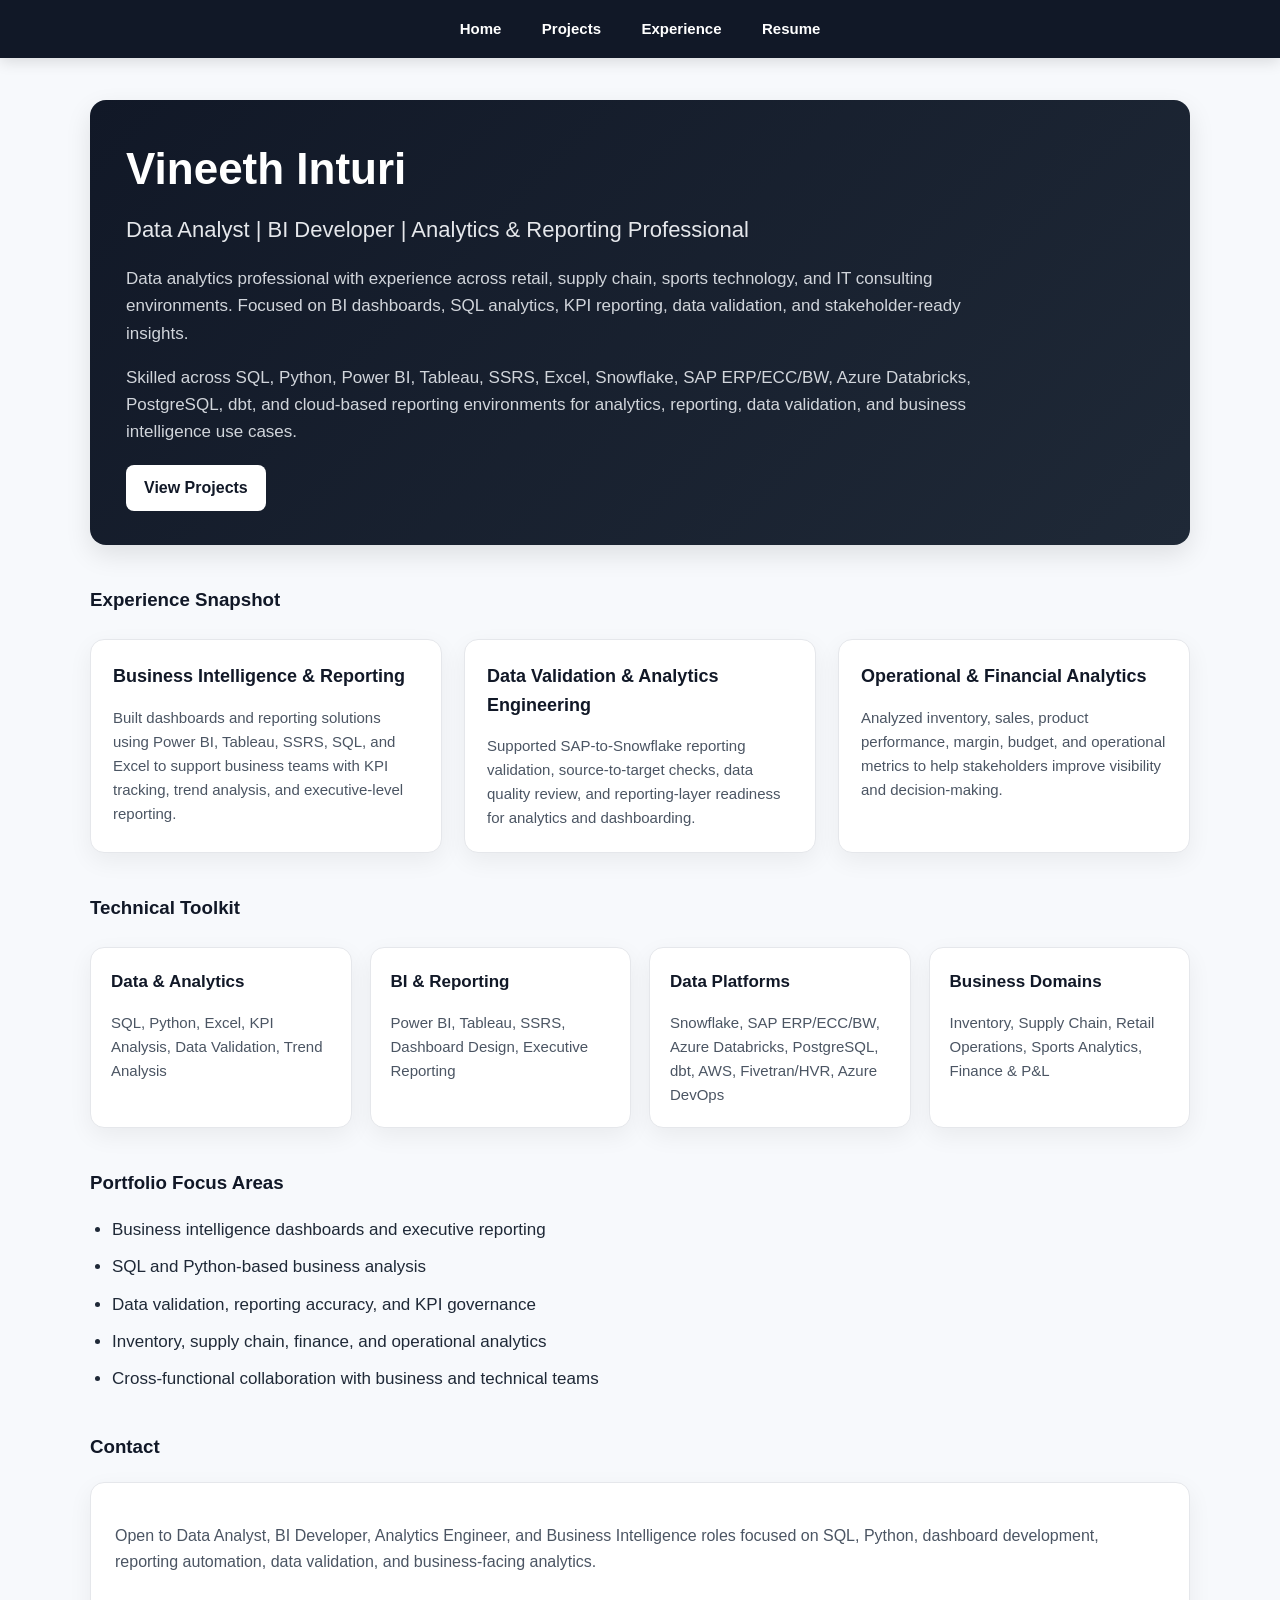
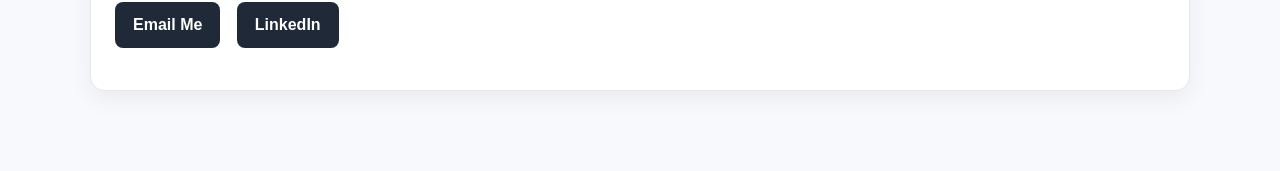
==== index.html @ 13930f93 "Update index.html" ====
<!DOCTYPE html>
<html lang="en">
<head>
  <meta charset="UTF-8" />
  <meta name="viewport" content="width=device-width, initial-scale=1.0" />

  <title>Vineeth Inturi | Data Analyst Portfolio</title>

  <link rel="stylesheet" href="style.css">
</head>

<body>
  <nav>
  <a href="index.html">Home</a>
  <a href="projects.html">Projects</a>
  <a href="experience.html">Experience</a>
  <a href="Resume/VineethInturi_Resume.pdf" target="_blank">Resume</a>
</nav>
    <main>
    <section class="hero">
      <h1>Vineeth Inturi</h1>

      <h2>Data Analyst | BI Developer | Analytics & Reporting Professional</h2>

      <p>
        Data analytics professional with experience across retail, supply chain,
        sports technology, and IT consulting environments. Focused on BI dashboards,
        SQL analytics, KPI reporting, data validation, and stakeholder-ready insights.
      </p>

      <p>
        Skilled across SQL, Python, Power BI, Tableau, SSRS, Excel, Snowflake,
        SAP ERP/ECC/BW, Azure Databricks, PostgreSQL, dbt, and cloud-based reporting
        environments for analytics, reporting, data validation, and business intelligence use cases.
      </p>

      <div class="hero-buttons">
        <a href="projects.html">View Projects</a>
      </div>
    </section>

    <h3>Experience Snapshot</h3>

    <div class="experience-grid">
      <div class="experience-card">
        <h4>Business Intelligence & Reporting</h4>
        <p>
          Built dashboards and reporting solutions using Power BI, Tableau, SSRS, SQL,
          and Excel to support business teams with KPI tracking, trend analysis, and
          executive-level reporting.
        </p>
      </div>

      <div class="experience-card">
        <h4>Data Validation & Analytics Engineering</h4>
        <p>
          Supported SAP-to-Snowflake reporting validation, source-to-target checks,
          data quality review, and reporting-layer readiness for analytics and dashboarding.
        </p>
      </div>

      <div class="experience-card">
        <h4>Operational & Financial Analytics</h4>
        <p>
          Analyzed inventory, sales, product performance, margin, budget, and operational
          metrics to help stakeholders improve visibility and decision-making.
        </p>
      </div>
    </div>

    <h3>Technical Toolkit</h3>

    <div class="skills-grid">
      <div class="skill-card">
        <h4>Data & Analytics</h4>
        <p>SQL, Python, Excel, KPI Analysis, Data Validation, Trend Analysis</p>
      </div>

      <div class="skill-card">
        <h4>BI & Reporting</h4>
        <p>Power BI, Tableau, SSRS, Dashboard Design, Executive Reporting</p>
      </div>

      <div class="skill-card">
        <h4>Data Platforms</h4>
        <p>Snowflake, SAP ERP/ECC/BW, Azure Databricks, PostgreSQL, dbt, AWS, Fivetran/HVR, Azure DevOps</p>
      </div>

      <div class="skill-card">
        <h4>Business Domains</h4>
        <p>Inventory, Supply Chain, Retail Operations, Sports Analytics, Finance &amp; P&amp;L</p>
      </div>
    </div>

    <h3 id="focus">Portfolio Focus Areas</h3>

    <ul>
      <li>Business intelligence dashboards and executive reporting</li>
      <li>SQL and Python-based business analysis</li>
      <li>Data validation, reporting accuracy, and KPI governance</li>
      <li>Inventory, supply chain, finance, and operational analytics</li>
      <li>Cross-functional collaboration with business and technical teams</li>
    </ul>

    <h3>Contact</h3>

    <div class="contact-card">
      <p>
        Open to Data Analyst, BI Developer, Analytics Engineer, and Business Intelligence
        roles focused on SQL, Python, dashboard development, reporting automation,
        data validation, and business-facing analytics.
      </p>

      <p>
        <a href="mailto:vineeinturi98@gmail.com">Email Me</a>
        <a href="https://www.linkedin.com/in/vineeth99" target="_blank">LinkedIn</a>
      </p>
    </div>
  </main>
</body>
</html>
---- style.css ----
body {
  margin: 0;
  font-family: Arial, Helvetica, sans-serif;
  background-color: #f7f9fc;
  color: #1f2937;
  line-height: 1.6;
}

/* Sticky Navigation */
nav {
  background-color: #111827;
  padding: 16px 24px;
  text-align: center;
  position: sticky;
  top: 0;
  z-index: 1000;
  box-shadow: 0 4px 14px rgba(0, 0, 0, 0.12);
}

nav a {
  color: white;
  text-decoration: none;
  margin: 0 18px;
  font-weight: 600;
  font-size: 15px;
}

nav a:hover {
  color: #d1d5db;
}

/* Main Layout */
main {
  max-width: 1100px;
  margin: 0 auto;
  padding: 42px 24px 60px;
}

/* Hero Section */
.hero {
  background: linear-gradient(135deg, #111827, #1f2937);
  color: white;
  padding: 34px 36px;
  border-radius: 16px;
  margin-bottom: 40px;
  box-shadow: 0 10px 26px rgba(0, 0, 0, 0.10);
}

.hero h1 {
  color: white;
  font-size: 44px;
  margin-top: 0;
  margin-bottom: 8px;
}

.hero h2 {
  color: #e5e7eb;
  font-size: 22px;
  font-weight: 500;
  margin-top: 0;
  margin-bottom: 18px;
}

.hero p {
  color: #d1d5db;
  font-size: 17px;
  max-width: 900px;
  margin-bottom: 12px;
}

.hero-buttons {
  margin-top: 20px;
}

.hero-buttons a {
  display: inline-block;
  margin-right: 12px;
  padding: 10px 18px;
  background-color: white;
  color: #111827;
  text-decoration: none;
  border-radius: 8px;
  font-weight: 700;
}

.hero-buttons a:hover {
  background-color: #e5e7eb;
}

/* General Text */
h1 {
  font-size: 48px;
  margin-bottom: 8px;
  color: #111827;
}

h2 {
  font-size: 24px;
  font-weight: 500;
  color: #374151;
  margin-bottom: 28px;
}

h3 {
  margin-top: 40px;
  color: #111827;
}

h4 {
  color: #111827;
}

p {
  font-size: 18px;
  margin-bottom: 18px;
}

ul {
  padding-left: 22px;
}

li {
  margin-bottom: 10px;
  font-size: 17px;
}

/* Homepage Action Buttons */
main > p a {
  display: inline-block;
  margin-top: 20px;
  margin-right: 12px;
  padding: 12px 20px;
  background-color: #1f2937;
  color: white;
  text-decoration: none;
  border-radius: 8px;
  font-weight: 600;
}

main > p a:hover {
  background-color: #374151;
}

/* Experience Snapshot */
.experience-grid {
  display: grid;
  grid-template-columns: repeat(3, 1fr);
  gap: 22px;
  margin-top: 24px;
  margin-bottom: 40px;
}

.experience-card {
  background: white;
  border: 1px solid #e5e7eb;
  border-radius: 14px;
  padding: 22px;
  box-shadow: 0 8px 24px rgba(0, 0, 0, 0.06);
}

.experience-card h4 {
  font-size: 18px;
  color: #111827;
  margin-top: 0;
  margin-bottom: 12px;
}

.experience-card p {
  font-size: 15px;
  color: #4b5563;
  margin-bottom: 0;
}

/* Technical Toolkit */
.skills-grid {
  display: grid;
  grid-template-columns: repeat(4, 1fr);
  gap: 18px;
  margin-top: 24px;
  margin-bottom: 40px;
}

.skill-card {
  background: white;
  border: 1px solid #e5e7eb;
  border-radius: 14px;
  padding: 20px;
  box-shadow: 0 8px 24px rgba(0, 0, 0, 0.06);
}

.skill-card h4 {
  font-size: 17px;
  color: #111827;
  margin-top: 0;
  margin-bottom: 10px;
}

.skill-card p {
  font-size: 15px;
  color: #4b5563;
  margin-bottom: 0;
}

/* Project Methodology */
.methodology-grid {
  display: grid;
  grid-template-columns: repeat(4, 1fr);
  gap: 18px;
  margin-top: 24px;
  margin-bottom: 44px;
}

.methodology-card {
  background: white;
  border: 1px solid #e5e7eb;
  border-radius: 14px;
  padding: 20px;
  box-shadow: 0 8px 24px rgba(0, 0, 0, 0.06);
}

.methodology-card h4 {
  font-size: 17px;
  color: #111827;
  margin-top: 0;
  margin-bottom: 10px;
}

.methodology-card p {
  font-size: 15px;
  color: #4b5563;
  margin-bottom: 0;
}

/* Dashboard Project Cards */
.project-section {
  margin-top: 48px;
}

.project-section h4 {
  font-size: 22px;
  color: #111827;
  margin-bottom: 20px;
}

.dashboard-grid {
  display: grid;
  grid-template-columns: repeat(2, 1fr);
  gap: 28px;
  margin-top: 20px;
}

.dashboard-card {
  background: white;
  border-radius: 14px;
  padding: 18px;
  box-shadow: 0 8px 24px rgba(0, 0, 0, 0.08);
  border: 1px solid #e5e7eb;
}

.dashboard-card img {
  width: 100%;
  border-radius: 10px;
  border: 1px solid #e5e7eb;
  margin-bottom: 16px;
}

.dashboard-card h5 {
  font-size: 18px;
  color: #111827;
  margin: 8px 0 10px;
}

.dashboard-card p {
  font-size: 15px;
  color: #4b5563;
  margin-bottom: 0;
}

/* Contact Section */
.contact-card {
  background: white;
  border: 1px solid #e5e7eb;
  border-radius: 14px;
  padding: 24px;
  margin-top: 20px;
  margin-bottom: 20px;
  box-shadow: 0 8px 24px rgba(0, 0, 0, 0.06);
}

.contact-card p {
  font-size: 16px;
  color: #4b5563;
}

.contact-card a {
  display: inline-block;
  margin-right: 12px;
  margin-top: 10px;
  padding: 10px 18px;
  background-color: #1f2937;
  color: white;
  text-decoration: none;
  border-radius: 8px;
  font-weight: 600;
}

.contact-card a:hover {
  background-color: #374151;
}

/* Mobile Responsiveness */
@media (max-width: 900px) {
  .experience-grid,
  .skills-grid,
  .methodology-grid {
    grid-template-columns: 1fr;
  }
}

@media (max-width: 768px) {
  main {
    padding: 32px 18px 48px;
  }

  nav a {
    display: inline-block;
    margin: 6px 10px;
  }

  .hero {
    padding: 28px 22px;
  }

  .hero h1 {
    font-size: 34px;
  }

  .hero h2 {
    font-size: 20px;
  }

  .dashboard-grid {
    grid-template-columns: 1fr;
  }

  h1 {
    font-size: 36px;
  }

  h2 {
    font-size: 21px;
  }
}
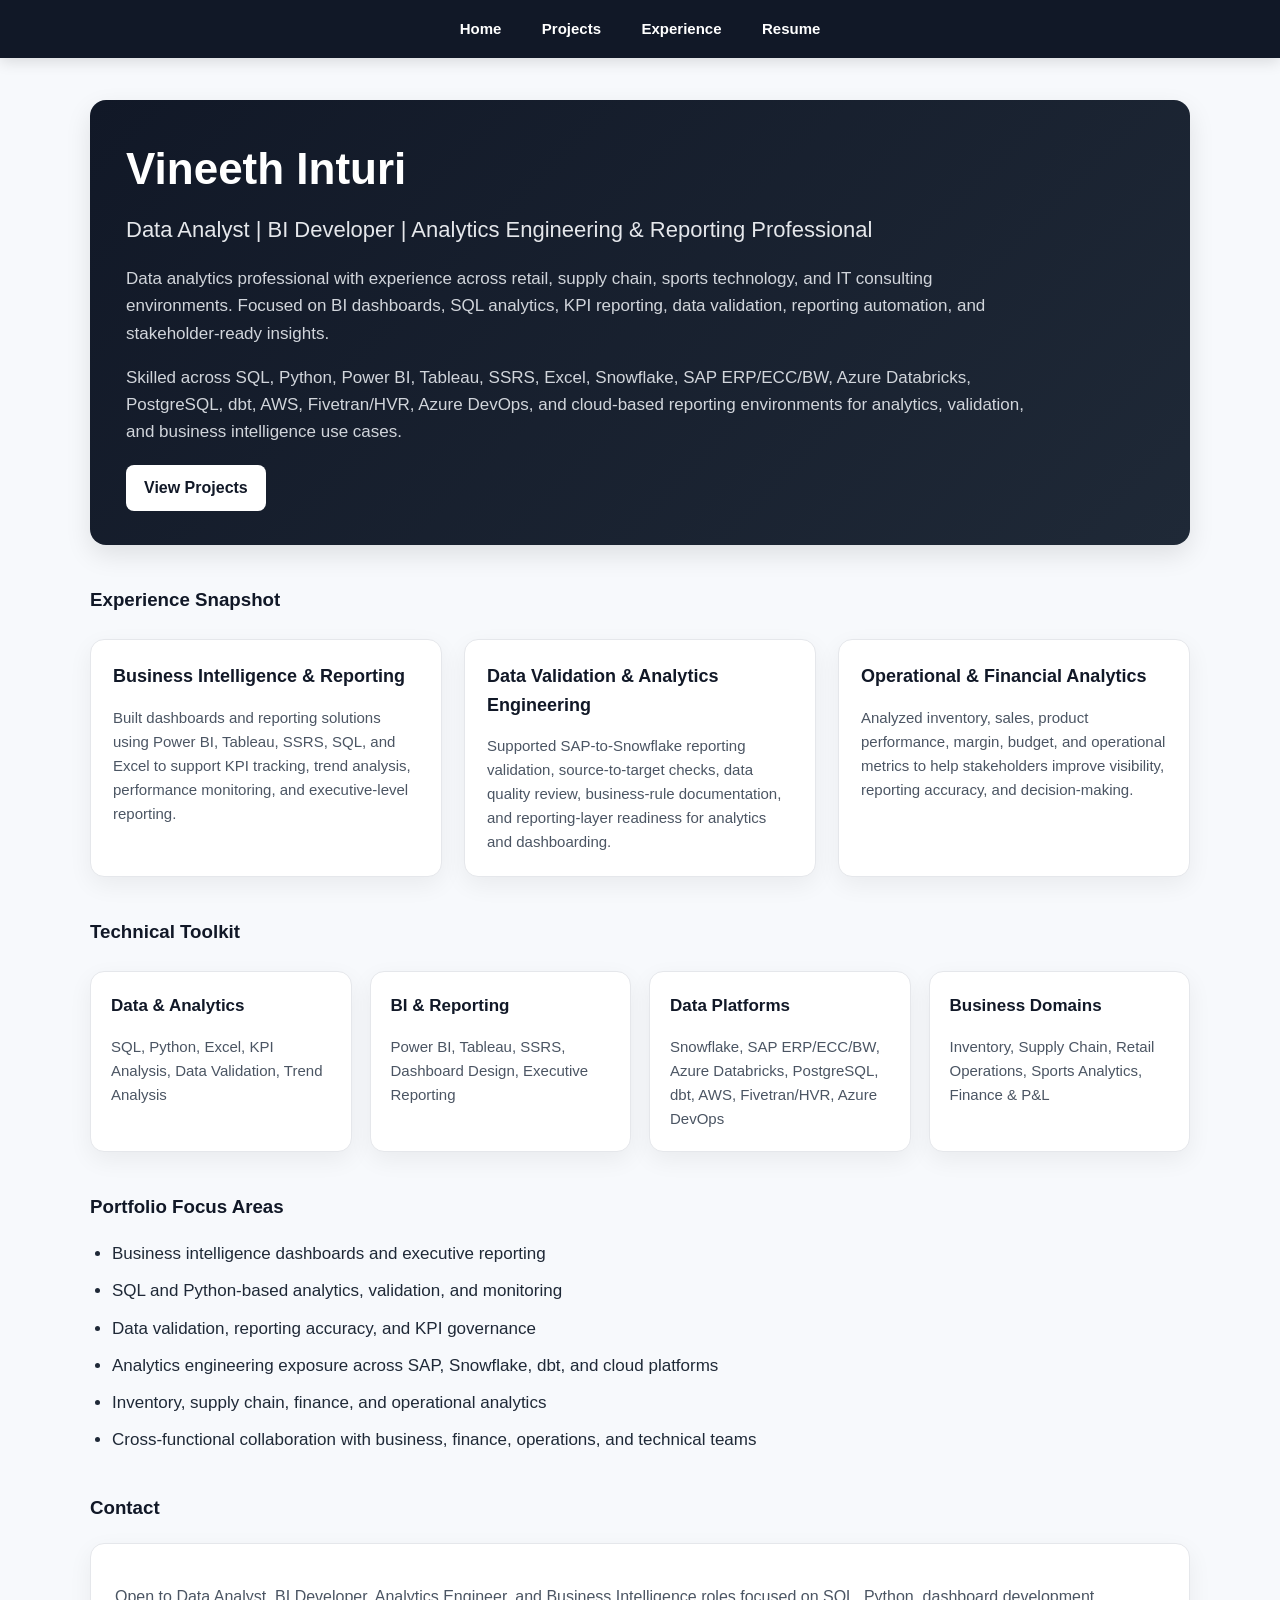
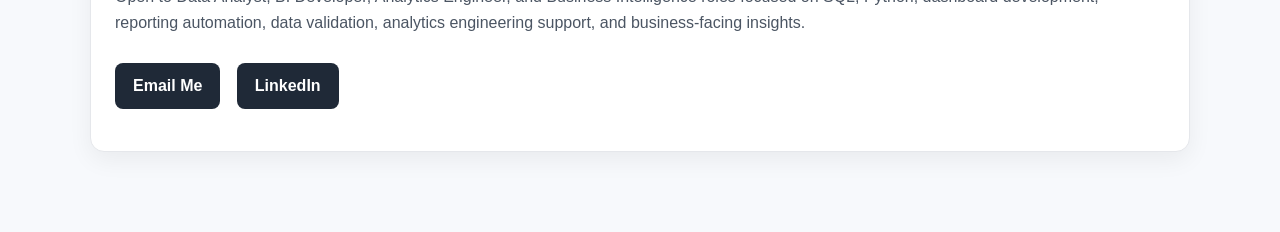
==== commit 58b4b293: "Refine homepage analytics engineering positioning" ====
--- a/index.html
+++ b/index.html
@@ -11,27 +11,30 @@
 
 <body>
   <nav>
-  <a href="index.html">Home</a>
-  <a href="projects.html">Projects</a>
-  <a href="experience.html">Experience</a>
-  <a href="Resume/VineethInturi_Resume.pdf" target="_blank">Resume</a>
-</nav>
-    <main>
+    <a href="index.html">Home</a>
+    <a href="projects.html">Projects</a>
+    <a href="experience.html">Experience</a>
+    <a href="Resume/VineethInturi_Resume.pdf" target="_blank">Resume</a>
+  </nav>
+
+  <main>
     <section class="hero">
       <h1>Vineeth Inturi</h1>
 
-      <h2>Data Analyst | BI Developer | Analytics & Reporting Professional</h2>
+      <h2>Data Analyst | BI Developer | Analytics Engineering & Reporting Professional</h2>
 
       <p>
         Data analytics professional with experience across retail, supply chain,
         sports technology, and IT consulting environments. Focused on BI dashboards,
-        SQL analytics, KPI reporting, data validation, and stakeholder-ready insights.
+        SQL analytics, KPI reporting, data validation, reporting automation, and
+        stakeholder-ready insights.
       </p>
 
       <p>
         Skilled across SQL, Python, Power BI, Tableau, SSRS, Excel, Snowflake,
-        SAP ERP/ECC/BW, Azure Databricks, PostgreSQL, dbt, and cloud-based reporting
-        environments for analytics, reporting, data validation, and business intelligence use cases.
+        SAP ERP/ECC/BW, Azure Databricks, PostgreSQL, dbt, AWS, Fivetran/HVR,
+        Azure DevOps, and cloud-based reporting environments for analytics,
+        validation, and business intelligence use cases.
       </p>
 
       <div class="hero-buttons">
@@ -45,9 +48,9 @@
       <div class="experience-card">
         <h4>Business Intelligence & Reporting</h4>
         <p>
-          Built dashboards and reporting solutions using Power BI, Tableau, SSRS, SQL,
-          and Excel to support business teams with KPI tracking, trend analysis, and
-          executive-level reporting.
+          Built dashboards and reporting solutions using Power BI, Tableau, SSRS,
+          SQL, and Excel to support KPI tracking, trend analysis, performance
+          monitoring, and executive-level reporting.
         </p>
       </div>
 
@@ -55,15 +58,17 @@
         <h4>Data Validation & Analytics Engineering</h4>
         <p>
           Supported SAP-to-Snowflake reporting validation, source-to-target checks,
-          data quality review, and reporting-layer readiness for analytics and dashboarding.
+          data quality review, business-rule documentation, and reporting-layer
+          readiness for analytics and dashboarding.
         </p>
       </div>
 
       <div class="experience-card">
         <h4>Operational & Financial Analytics</h4>
         <p>
-          Analyzed inventory, sales, product performance, margin, budget, and operational
-          metrics to help stakeholders improve visibility and decision-making.
+          Analyzed inventory, sales, product performance, margin, budget, and
+          operational metrics to help stakeholders improve visibility,
+          reporting accuracy, and decision-making.
         </p>
       </div>
     </div>
@@ -96,10 +101,11 @@
 
     <ul>
       <li>Business intelligence dashboards and executive reporting</li>
-      <li>SQL and Python-based business analysis</li>
+      <li>SQL and Python-based analytics, validation, and monitoring</li>
       <li>Data validation, reporting accuracy, and KPI governance</li>
+      <li>Analytics engineering exposure across SAP, Snowflake, dbt, and cloud platforms</li>
       <li>Inventory, supply chain, finance, and operational analytics</li>
-      <li>Cross-functional collaboration with business and technical teams</li>
+      <li>Cross-functional collaboration with business, finance, operations, and technical teams</li>
     </ul>
 
     <h3>Contact</h3>
@@ -108,7 +114,7 @@
       <p>
         Open to Data Analyst, BI Developer, Analytics Engineer, and Business Intelligence
         roles focused on SQL, Python, dashboard development, reporting automation,
-        data validation, and business-facing analytics.
+        data validation, analytics engineering support, and business-facing insights.
       </p>
 
       <p>
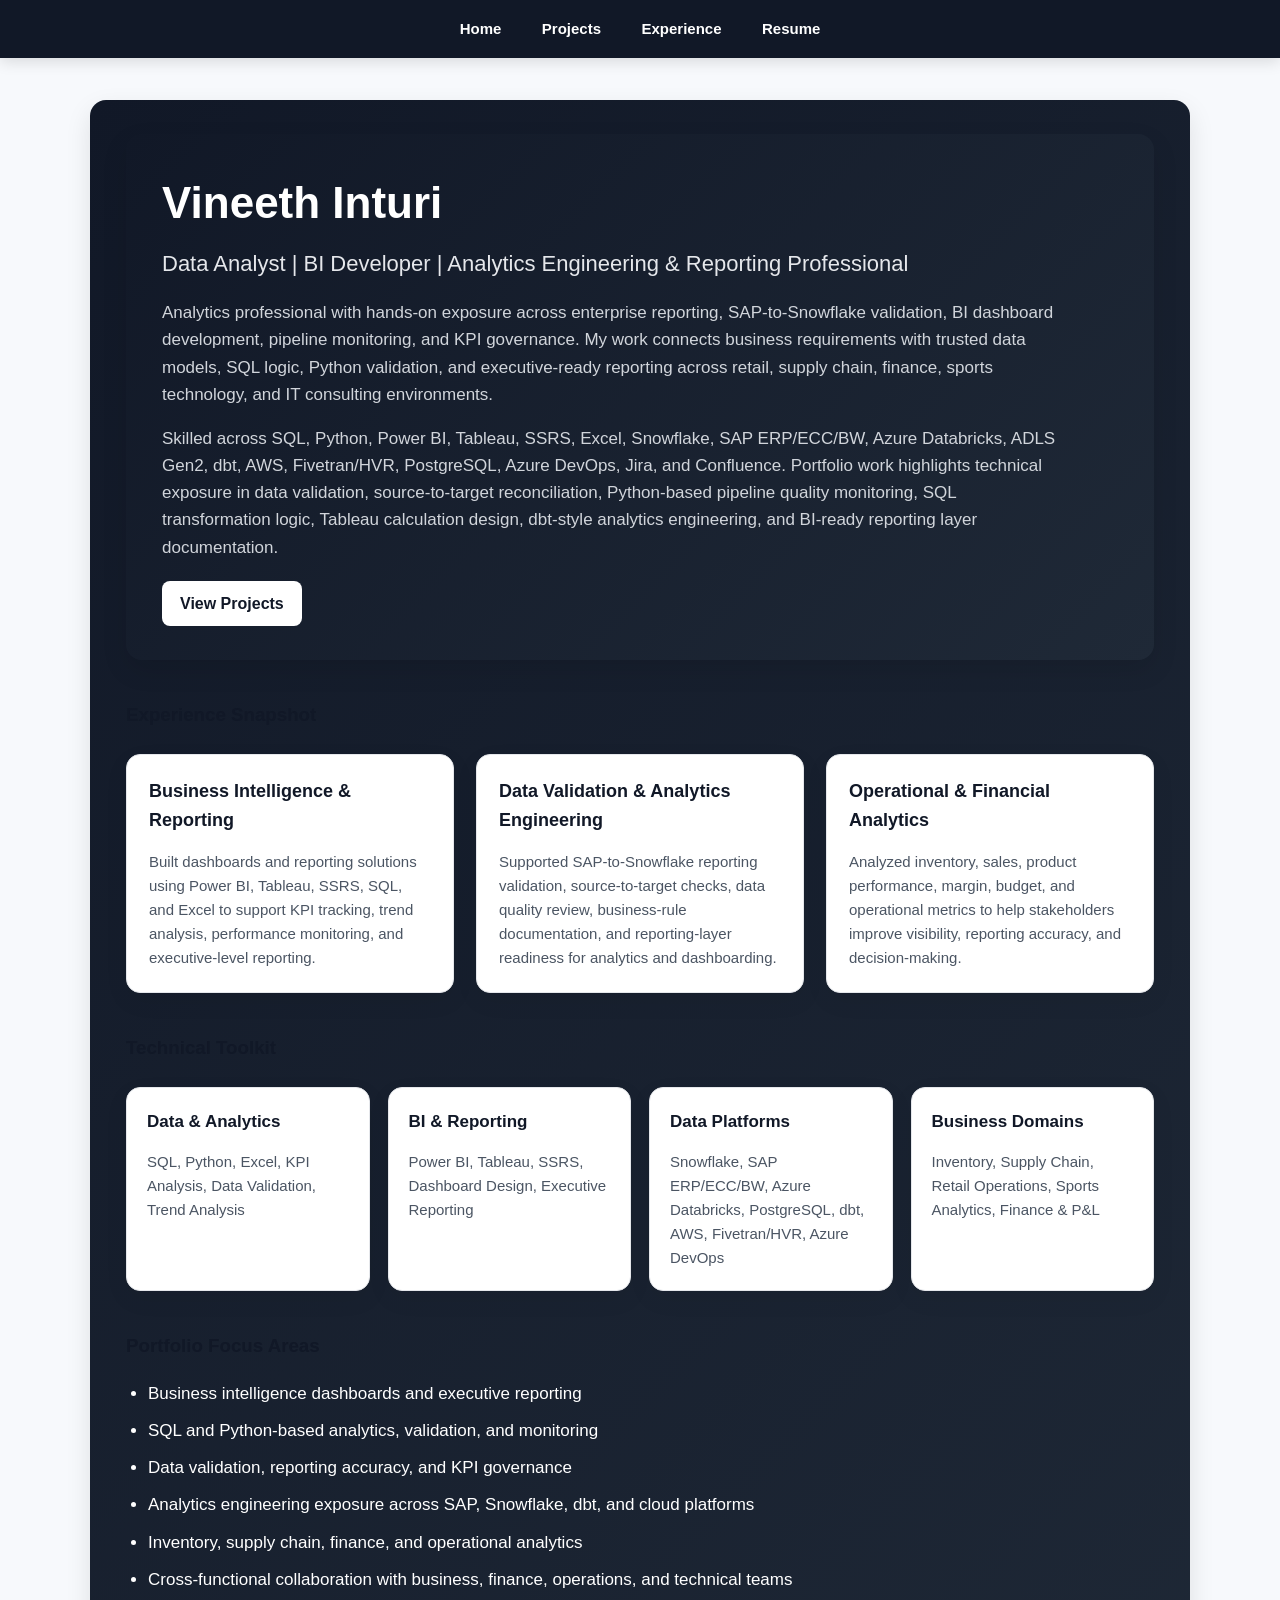
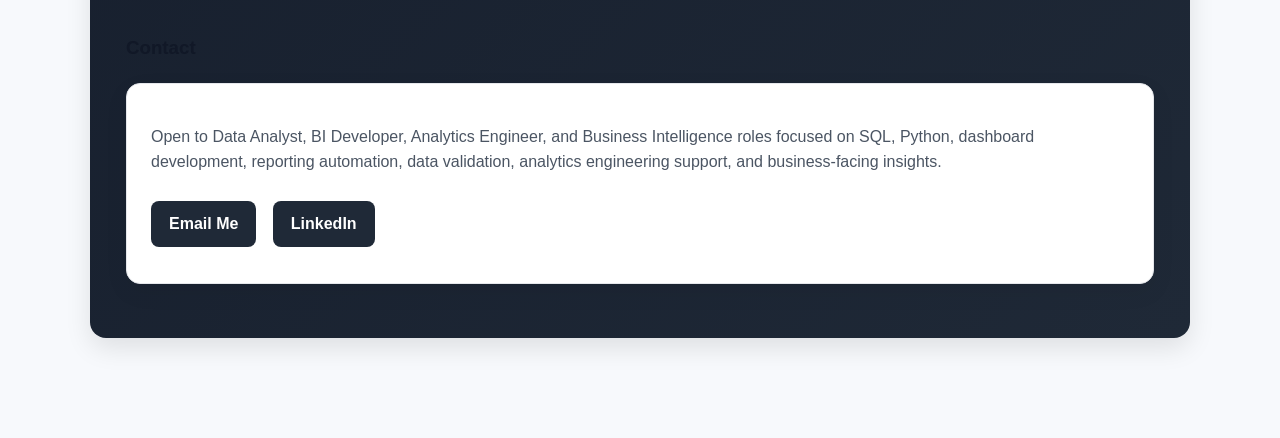
==== commit 0ff8616d: "Update index.html" ====
--- a/index.html
+++ b/index.html
@@ -19,30 +19,33 @@
 
   <main>
     <section class="hero">
-      <h1>Vineeth Inturi</h1>
+      <section class="hero">
+  <h1>Vineeth Inturi</h1>
 
-      <h2>Data Analyst | BI Developer | Analytics Engineering & Reporting Professional</h2>
+  <h2> Data Analyst | BI Developer | Analytics Engineering & Reporting Professional</h2>
 
-      <p>
-        Data analytics professional with experience across retail, supply chain,
-        sports technology, and IT consulting environments. Focused on BI dashboards,
-        SQL analytics, KPI reporting, data validation, reporting automation, and
-        stakeholder-ready insights.
-      </p>
+  <p>
+    Analytics professional with hands-on exposure across enterprise reporting, SAP-to-Snowflake
+    validation, BI dashboard development, pipeline monitoring, and KPI governance. My work
+    connects business requirements with trusted data models, SQL logic, Python validation,
+    and executive-ready reporting across retail, supply chain, finance, sports technology,
+    and IT consulting environments.
+  </p>
 
-      <p>
-        Skilled across SQL, Python, Power BI, Tableau, SSRS, Excel, Snowflake,
-        SAP ERP/ECC/BW, Azure Databricks, PostgreSQL, dbt, AWS, Fivetran/HVR,
-        Azure DevOps, and cloud-based reporting environments for analytics,
-        validation, and business intelligence use cases.
-      </p>
+  <p>
+    Skilled across SQL, Python, Power BI, Tableau, SSRS, Excel, Snowflake, SAP ERP/ECC/BW,
+    Azure Databricks, ADLS Gen2, dbt, AWS, Fivetran/HVR, PostgreSQL, Azure DevOps,
+    Jira, and Confluence. Portfolio work highlights technical exposure in data
+    validation, source-to-target reconciliation, Python-based pipeline quality monitoring,
+    SQL transformation logic, Tableau calculation design, dbt-style analytics engineering,
+    and BI-ready reporting layer documentation.
+  </p>
 
-      <div class="hero-buttons">
-        <a href="projects.html">View Projects</a>
-      </div>
-    </section>
-
-    <h3>Experience Snapshot</h3>
+  <div class="hero-buttons">
+    <a href="projects.html">View Projects</a>
+  </div>
+</section>
+      <h3>Experience Snapshot</h3>
 
     <div class="experience-grid">
       <div class="experience-card">
--- a/style.css
+++ b/style.css
@@ -141,7 +141,7 @@
   background-color: #374151;
 }
 
-/* Experience Snapshot */
+/* Experience / Technical Work Cards */
 .experience-grid {
   display: grid;
   grid-template-columns: repeat(3, 1fr);
@@ -169,6 +169,18 @@
   font-size: 15px;
   color: #4b5563;
   margin-bottom: 0;
+}
+
+.experience-card a {
+  display: inline-block;
+  margin-top: 10px;
+  color: #1f2937;
+  font-weight: 700;
+  text-decoration: none;
+}
+
+.experience-card a:hover {
+  text-decoration: underline;
 }
 
 /* Technical Toolkit */
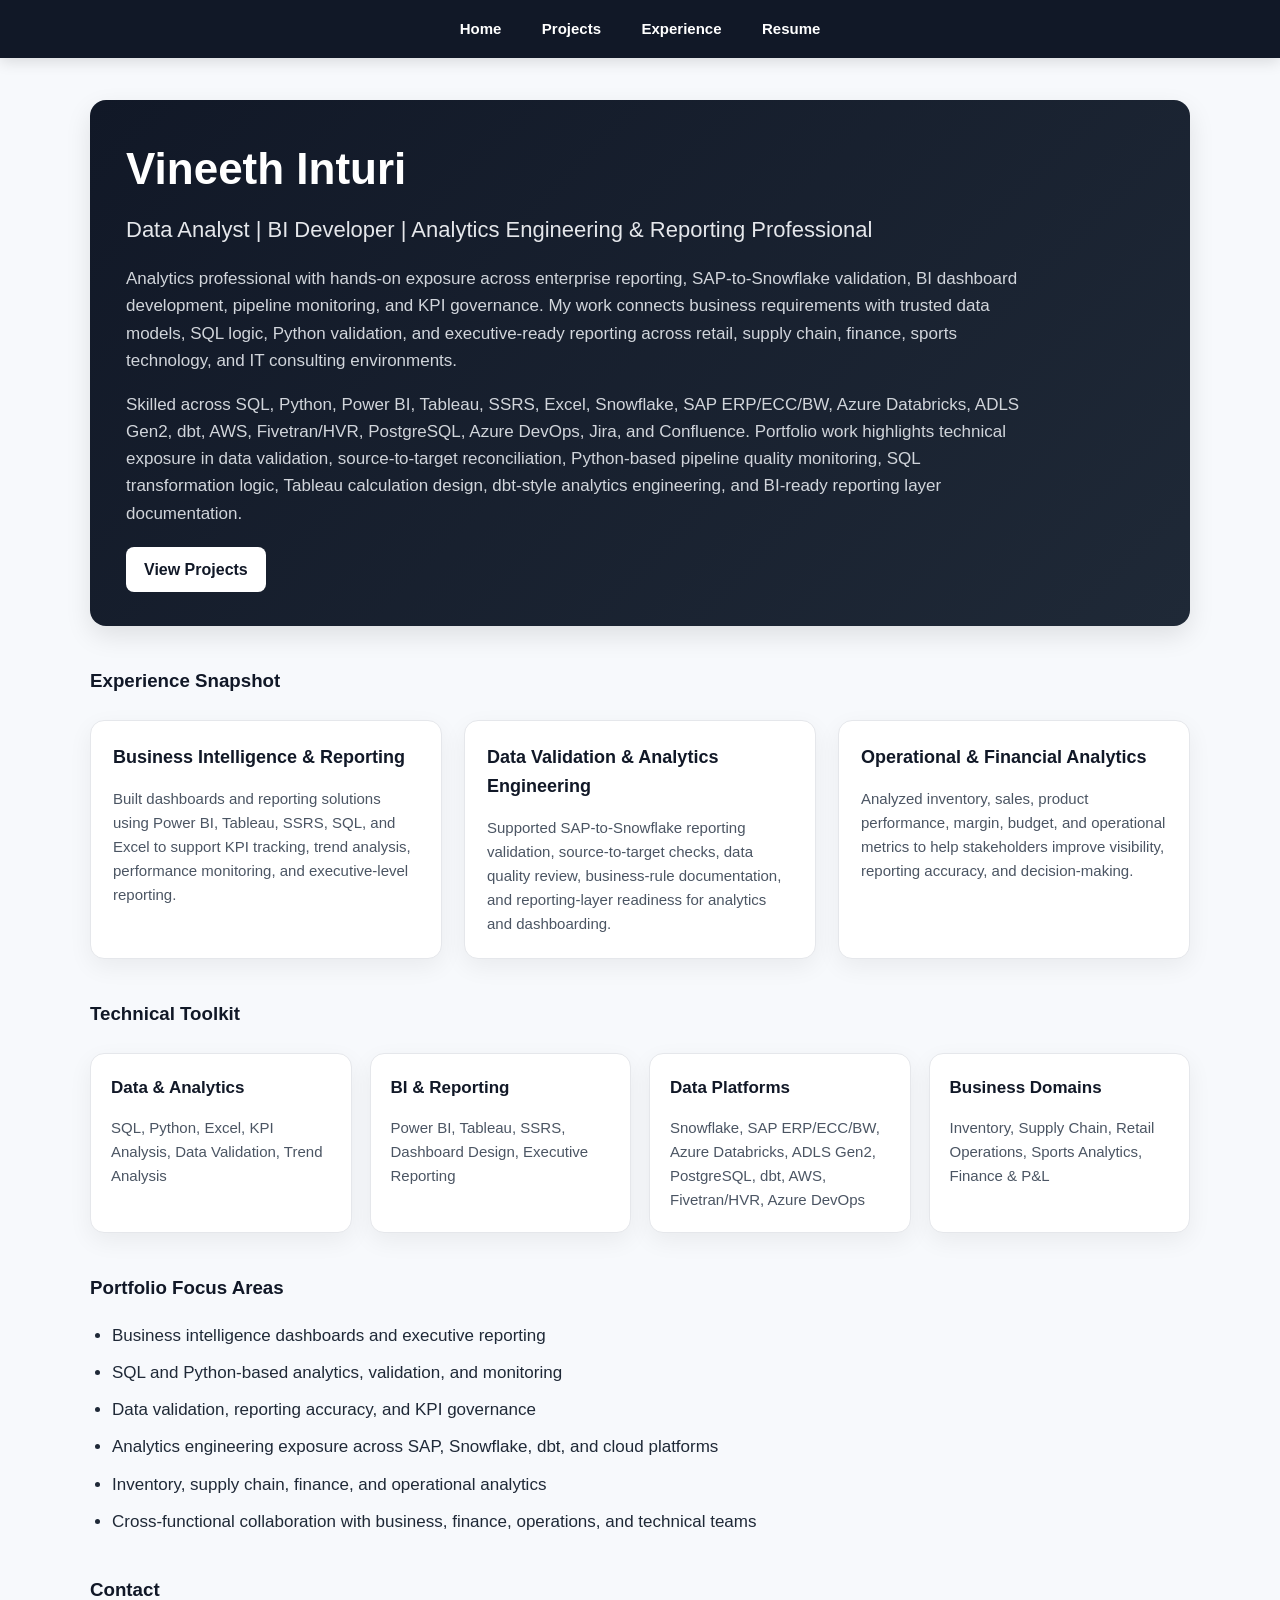
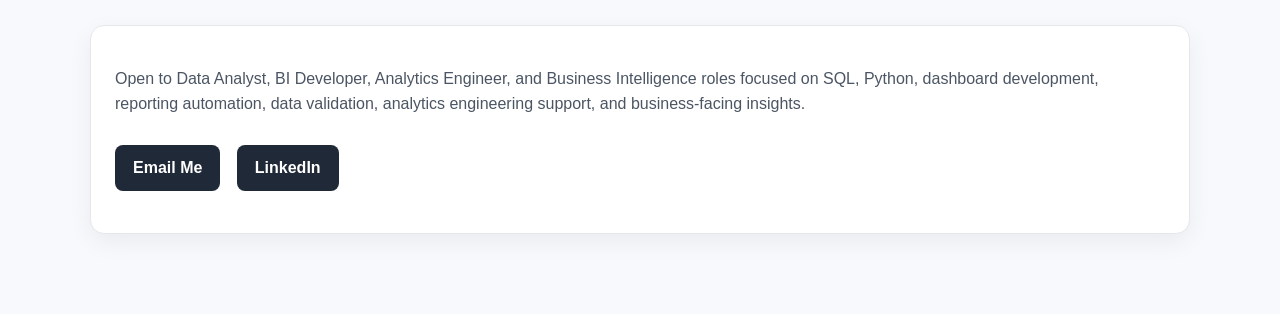
==== commit a5729c67: "Update index.html" ====
--- a/index.html
+++ b/index.html
@@ -19,33 +19,33 @@
 
   <main>
     <section class="hero">
-      <section class="hero">
-  <h1>Vineeth Inturi</h1>
+      <h1>Vineeth Inturi</h1>
 
-  <h2> Data Analyst | BI Developer | Analytics Engineering & Reporting Professional</h2>
+      <h2>Data Analyst | BI Developer | Analytics Engineering & Reporting Professional</h2>
 
-  <p>
-    Analytics professional with hands-on exposure across enterprise reporting, SAP-to-Snowflake
-    validation, BI dashboard development, pipeline monitoring, and KPI governance. My work
-    connects business requirements with trusted data models, SQL logic, Python validation,
-    and executive-ready reporting across retail, supply chain, finance, sports technology,
-    and IT consulting environments.
-  </p>
+      <p>
+        Analytics professional with hands-on exposure across enterprise reporting, SAP-to-Snowflake
+        validation, BI dashboard development, pipeline monitoring, and KPI governance. My work
+        connects business requirements with trusted data models, SQL logic, Python validation,
+        and executive-ready reporting across retail, supply chain, finance, sports technology,
+        and IT consulting environments.
+      </p>
 
-  <p>
-    Skilled across SQL, Python, Power BI, Tableau, SSRS, Excel, Snowflake, SAP ERP/ECC/BW,
-    Azure Databricks, ADLS Gen2, dbt, AWS, Fivetran/HVR, PostgreSQL, Azure DevOps,
-    Jira, and Confluence. Portfolio work highlights technical exposure in data
-    validation, source-to-target reconciliation, Python-based pipeline quality monitoring,
-    SQL transformation logic, Tableau calculation design, dbt-style analytics engineering,
-    and BI-ready reporting layer documentation.
-  </p>
+      <p>
+        Skilled across SQL, Python, Power BI, Tableau, SSRS, Excel, Snowflake, SAP ERP/ECC/BW,
+        Azure Databricks, ADLS Gen2, dbt, AWS, Fivetran/HVR, PostgreSQL, Azure DevOps,
+        Jira, and Confluence. Portfolio work highlights technical exposure in data
+        validation, source-to-target reconciliation, Python-based pipeline quality monitoring,
+        SQL transformation logic, Tableau calculation design, dbt-style analytics engineering,
+        and BI-ready reporting layer documentation.
+      </p>
 
-  <div class="hero-buttons">
-    <a href="projects.html">View Projects</a>
-  </div>
-</section>
-      <h3>Experience Snapshot</h3>
+      <div class="hero-buttons">
+        <a href="projects.html">View Projects</a>
+      </div>
+    </section>
+
+    <h3>Experience Snapshot</h3>
 
     <div class="experience-grid">
       <div class="experience-card">
@@ -91,7 +91,7 @@
 
       <div class="skill-card">
         <h4>Data Platforms</h4>
-        <p>Snowflake, SAP ERP/ECC/BW, Azure Databricks, PostgreSQL, dbt, AWS, Fivetran/HVR, Azure DevOps</p>
+        <p>Snowflake, SAP ERP/ECC/BW, Azure Databricks, ADLS Gen2, PostgreSQL, dbt, AWS, Fivetran/HVR, Azure DevOps</p>
       </div>
 
       <div class="skill-card">
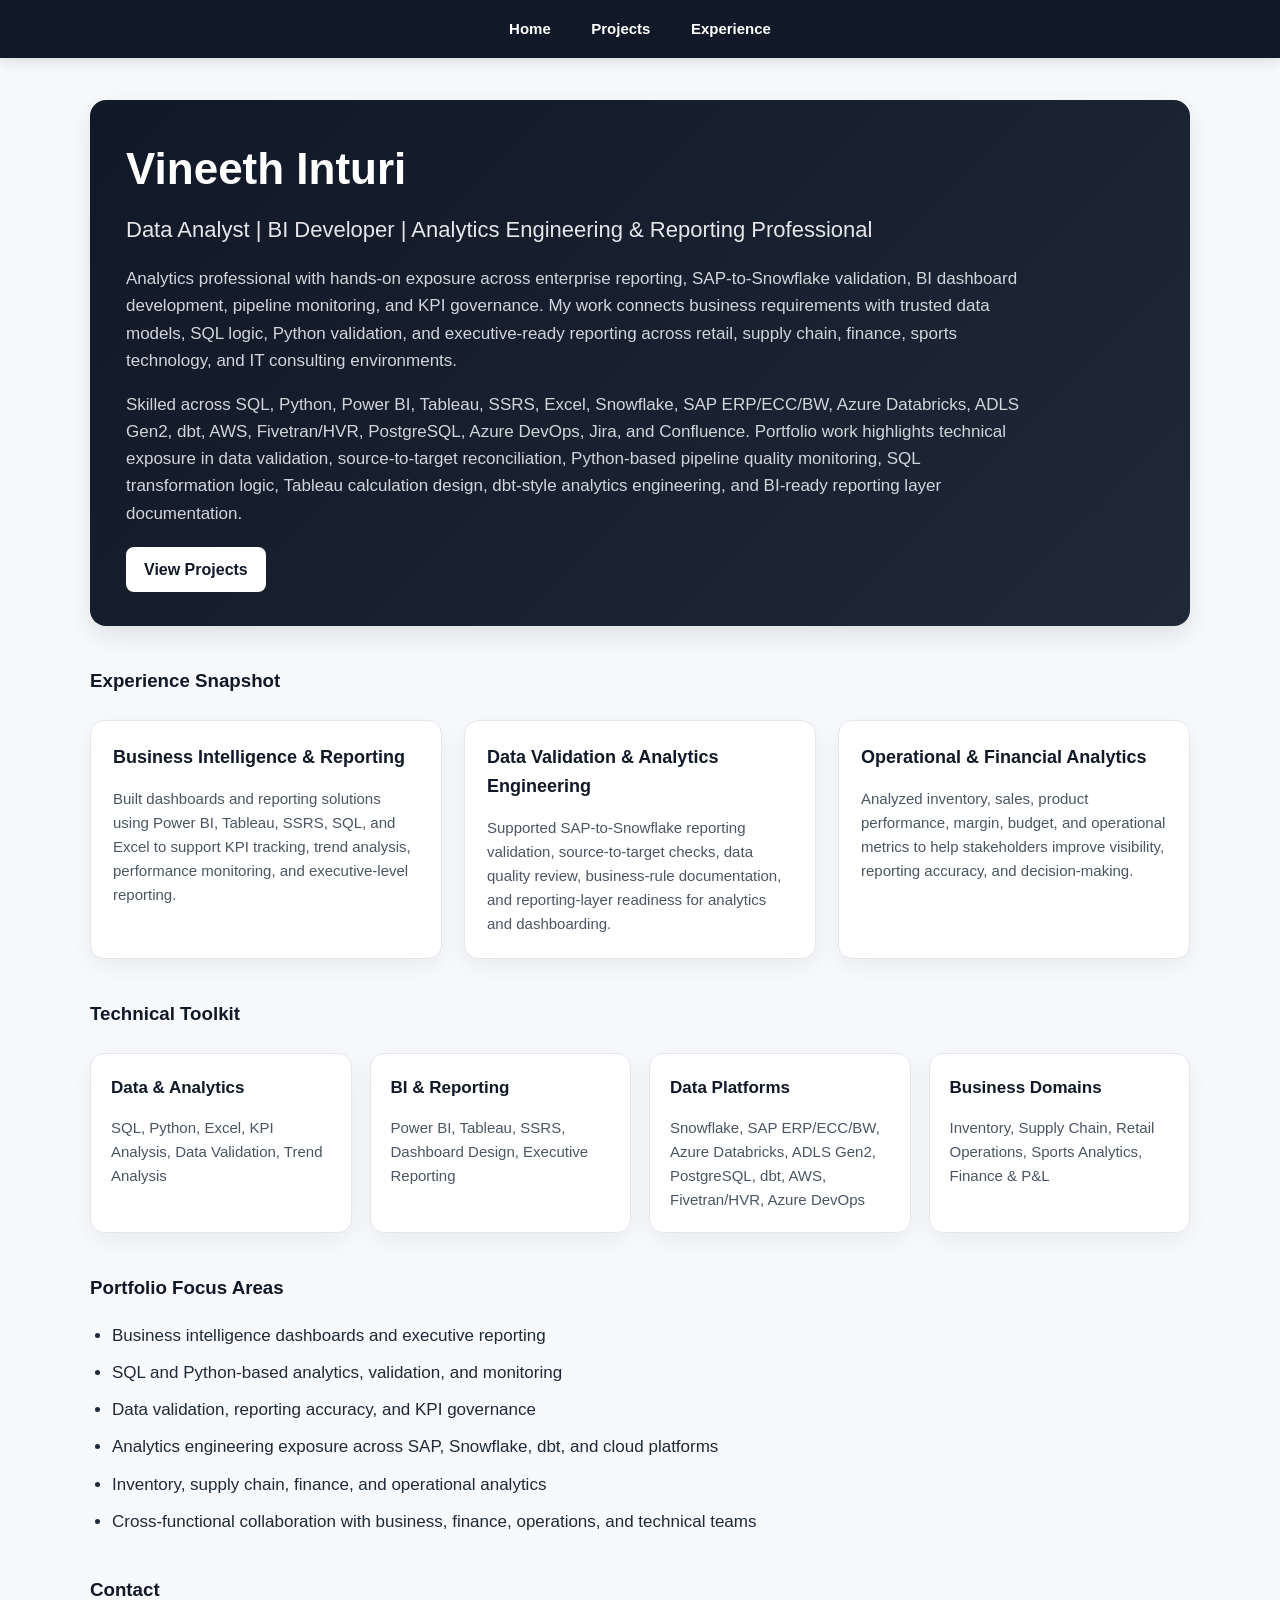
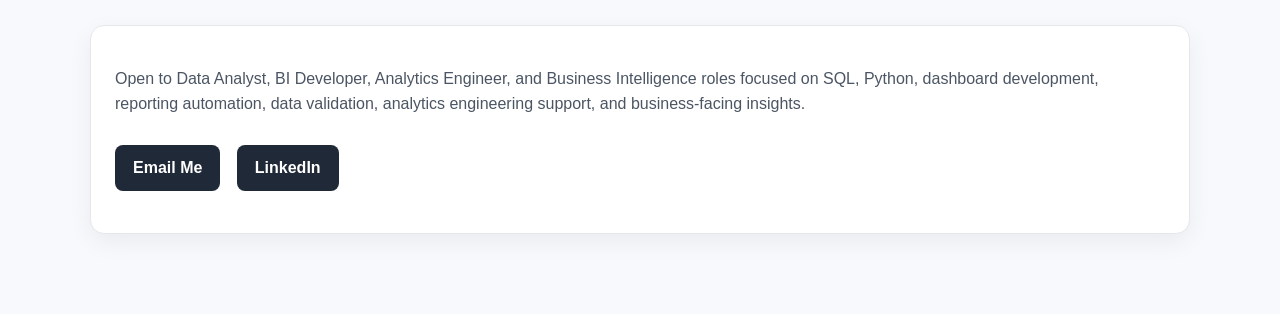
==== commit 1150c68e: "Update index.html" ====
--- a/index.html
+++ b/index.html
@@ -7,6 +7,16 @@
   <title>Vineeth Inturi | Data Analyst Portfolio</title>
 
   <link rel="stylesheet" href="style.css">
+
+  <!-- Google Analytics Tracking Code -->
+  <script async src="https://www.googletagmanager.com/gtag/js?id=G-FMKCYR0DQS"></script>
+  <script>
+    window.dataLayer = window.dataLayer || [];
+    function gtag(){dataLayer.push(arguments);}
+    gtag('js', new Date());
+
+    gtag('config', 'G-FMKCYR0DQS');
+  </script>
 </head>
 
 <body>
@@ -14,7 +24,7 @@
     <a href="index.html">Home</a>
     <a href="projects.html">Projects</a>
     <a href="experience.html">Experience</a>
-    <a href="Resume/VineethInturi_Resume.pdf" target="_blank">Resume</a>
+    </a>
   </nav>
 
   <main>
@@ -41,7 +51,13 @@
       </p>
 
       <div class="hero-buttons">
-        <a href="projects.html">View Projects</a>
+        <a href="projects.html"
+           onclick="gtag('event', 'view_projects_click', {
+             event_category: 'engagement',
+             event_label: 'View Projects Button from Home Page'
+           });">
+           View Projects
+        </a>
       </div>
     </section>
 
@@ -121,8 +137,22 @@
       </p>
 
       <p>
-        <a href="mailto:vineeinturi98@gmail.com">Email Me</a>
-        <a href="https://www.linkedin.com/in/vineeth99" target="_blank">LinkedIn</a>
+        <a href="mailto:vineeinturi98@gmail.com"
+           onclick="gtag('event', 'email_click', {
+             event_category: 'contact',
+             event_label: 'Email Me from Home Page'
+           });">
+           Email Me
+        </a>
+
+        <a href="https://www.linkedin.com/in/vineeth99"
+           target="_blank"
+           onclick="gtag('event', 'linkedin_click', {
+             event_category: 'contact',
+             event_label: 'LinkedIn from Home Page'
+           });">
+           LinkedIn
+        </a>
       </p>
     </div>
   </main>
